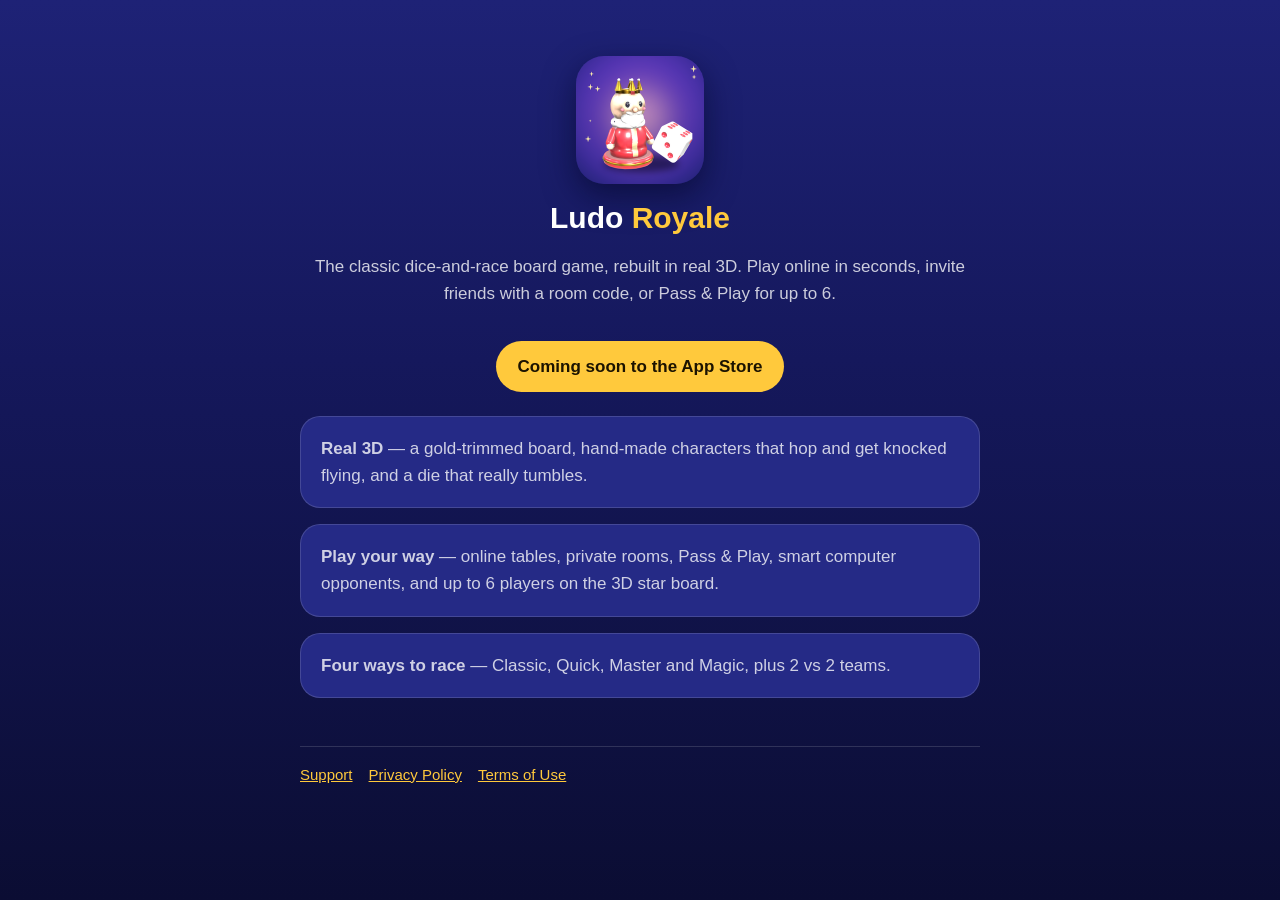
==== index.html @ f0c90f28 "Ludo Royale website: privacy policy, terms of use, support" ====
<!doctype html>
<html lang="en">
  <head>
    <meta charset="utf-8" />
    <meta name="viewport" content="width=device-width, initial-scale=1" />
    <title>Ludo Royale · Real 3D Ludo</title>
    <meta name="description" content="Ludo Royale: the classic dice-and-race board game in real 3D. Play online, with friends, or Pass & Play for up to 6." />
    <link rel="stylesheet" href="style.css" />
    <link rel="icon" href="icon.png" />
  </head>
  <body>
    <main>
      <div class="hero">
        <img src="icon.png" alt="Ludo Royale app icon" />
        <h1>Ludo <span style="color: var(--gold)">Royale</span></h1>
        <p>The classic dice-and-race board game, rebuilt in real 3D. Play online in seconds, invite friends with a room code, or Pass &amp; Play for up to 6.</p>
        <span class="badge">Coming soon to the App Store</span>
      </div>

      <div class="card">
        <p><strong>Real 3D</strong> — a gold-trimmed board, hand-made characters that hop and get knocked flying, and a die that really tumbles.</p>
      </div>
      <div class="card">
        <p><strong>Play your way</strong> — online tables, private rooms, Pass &amp; Play, smart computer opponents, and up to 6 players on the 3D star board.</p>
      </div>
      <div class="card">
        <p><strong>Four ways to race</strong> — Classic, Quick, Master and Magic, plus 2 vs 2 teams.</p>
      </div>

      <nav>
        <a href="support.html">Support</a>
        <a href="privacy.html">Privacy Policy</a>
        <a href="terms.html">Terms of Use</a>
      </nav>
    </main>
  </body>
</html>
---- style.css ----
:root {
  --bg: #15185c;
  --bg-deep: #0b0d33;
  --surface: #252a86;
  --text: #ffffff;
  --text-dim: rgba(255, 255, 255, 0.78);
  --gold: #ffc93c;
  --gold-light: #ffe58a;
  --stroke: rgba(255, 255, 255, 0.14);
}
* {
  box-sizing: border-box;
}
html,
body {
  margin: 0;
  background: linear-gradient(180deg, #1e2276 0%, var(--bg) 40%, var(--bg-deep) 100%) fixed;
  color: var(--text);
  font: 17px/1.6 -apple-system, BlinkMacSystemFont, "Segoe UI", Roboto, Helvetica, Arial, sans-serif;
}
main {
  max-width: 720px;
  margin: 0 auto;
  padding: 32px 20px 64px;
}
header {
  display: flex;
  align-items: center;
  gap: 14px;
  margin-bottom: 24px;
}
header img {
  width: 56px;
  height: 56px;
  border-radius: 14px;
}
header a {
  color: var(--text);
  text-decoration: none;
  font-weight: 800;
  font-size: 22px;
}
header a span {
  color: var(--gold);
}
h1 {
  font-size: 30px;
  line-height: 1.2;
  margin: 8px 0 4px;
}
h2 {
  font-size: 20px;
  margin: 32px 0 8px;
  color: var(--gold-light);
}
p,
li {
  color: var(--text-dim);
}
a {
  color: var(--gold);
}
.updated {
  font-size: 14px;
  color: rgba(255, 255, 255, 0.6);
}
.card {
  background: var(--surface);
  border: 1px solid var(--stroke);
  border-radius: 20px;
  padding: 18px 20px;
  margin: 16px 0;
}
.card p {
  margin: 0;
}
nav {
  display: flex;
  gap: 16px;
  flex-wrap: wrap;
  margin-top: 48px;
  padding-top: 16px;
  border-top: 1px solid var(--stroke);
  font-size: 15px;
}
.hero {
  text-align: center;
  padding: 24px 0 8px;
}
.hero img {
  width: 128px;
  height: 128px;
  border-radius: 28px;
  box-shadow: 0 12px 32px rgba(5, 6, 42, 0.6);
}
.badge {
  display: inline-block;
  margin-top: 16px;
  padding: 12px 22px;
  border-radius: 999px;
  background: var(--gold);
  color: #1c1300;
  font-weight: 800;
  text-decoration: none;
}
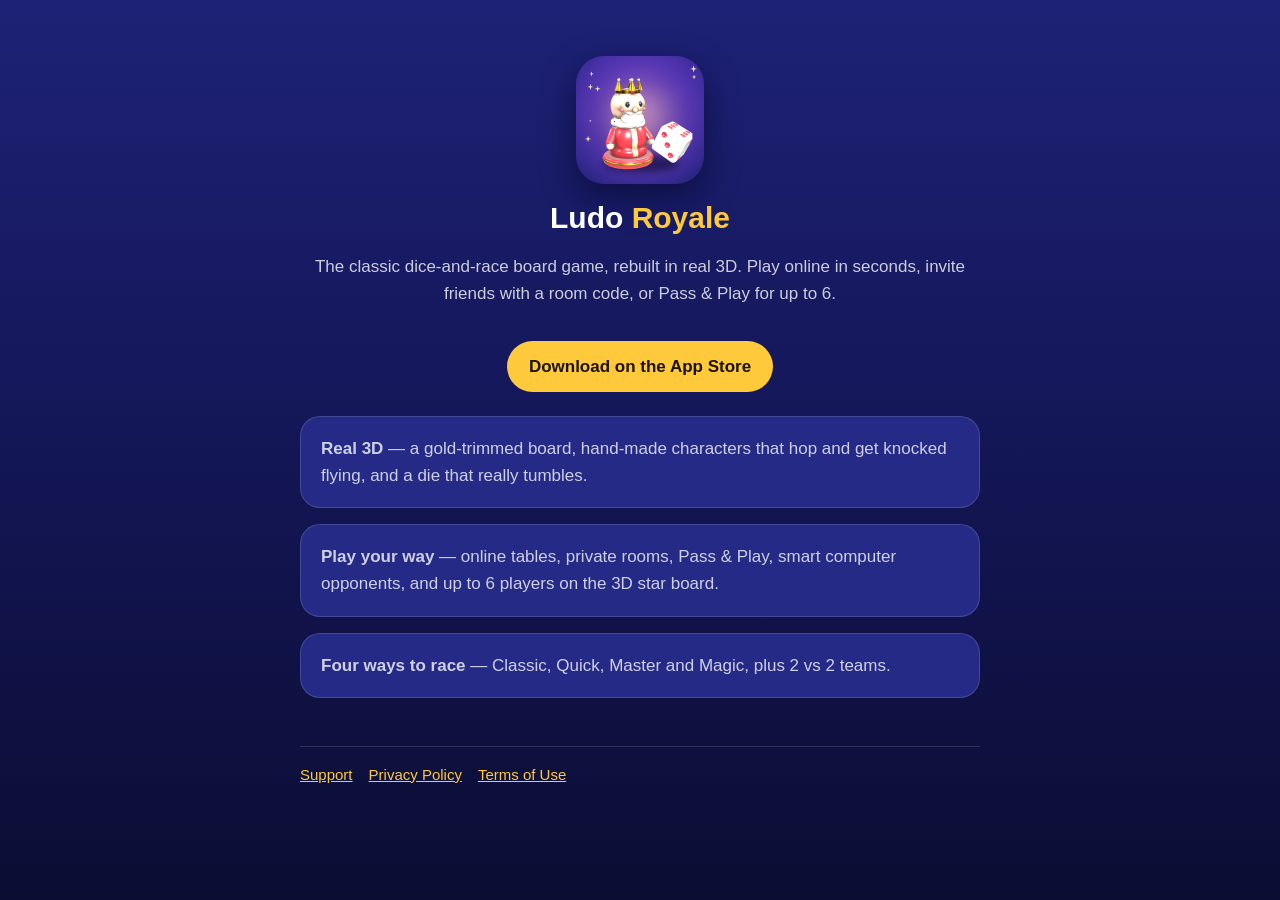
==== commit 1fde8b8e: "Landing page links to the App Store; invite-link join page; remote config file for live events Co-Au" ====
--- a/index.html
+++ b/index.html
@@ -14,7 +14,7 @@
         <img src="icon.png" alt="Ludo Royale app icon" />
         <h1>Ludo <span style="color: var(--gold)">Royale</span></h1>
         <p>The classic dice-and-race board game, rebuilt in real 3D. Play online in seconds, invite friends with a room code, or Pass &amp; Play for up to 6.</p>
-        <span class="badge">Coming soon to the App Store</span>
+        <a class="badge" href="https://apps.apple.com/app/id6823802671">Download on the App Store</a>
       </div>
 
       <div class="card">
